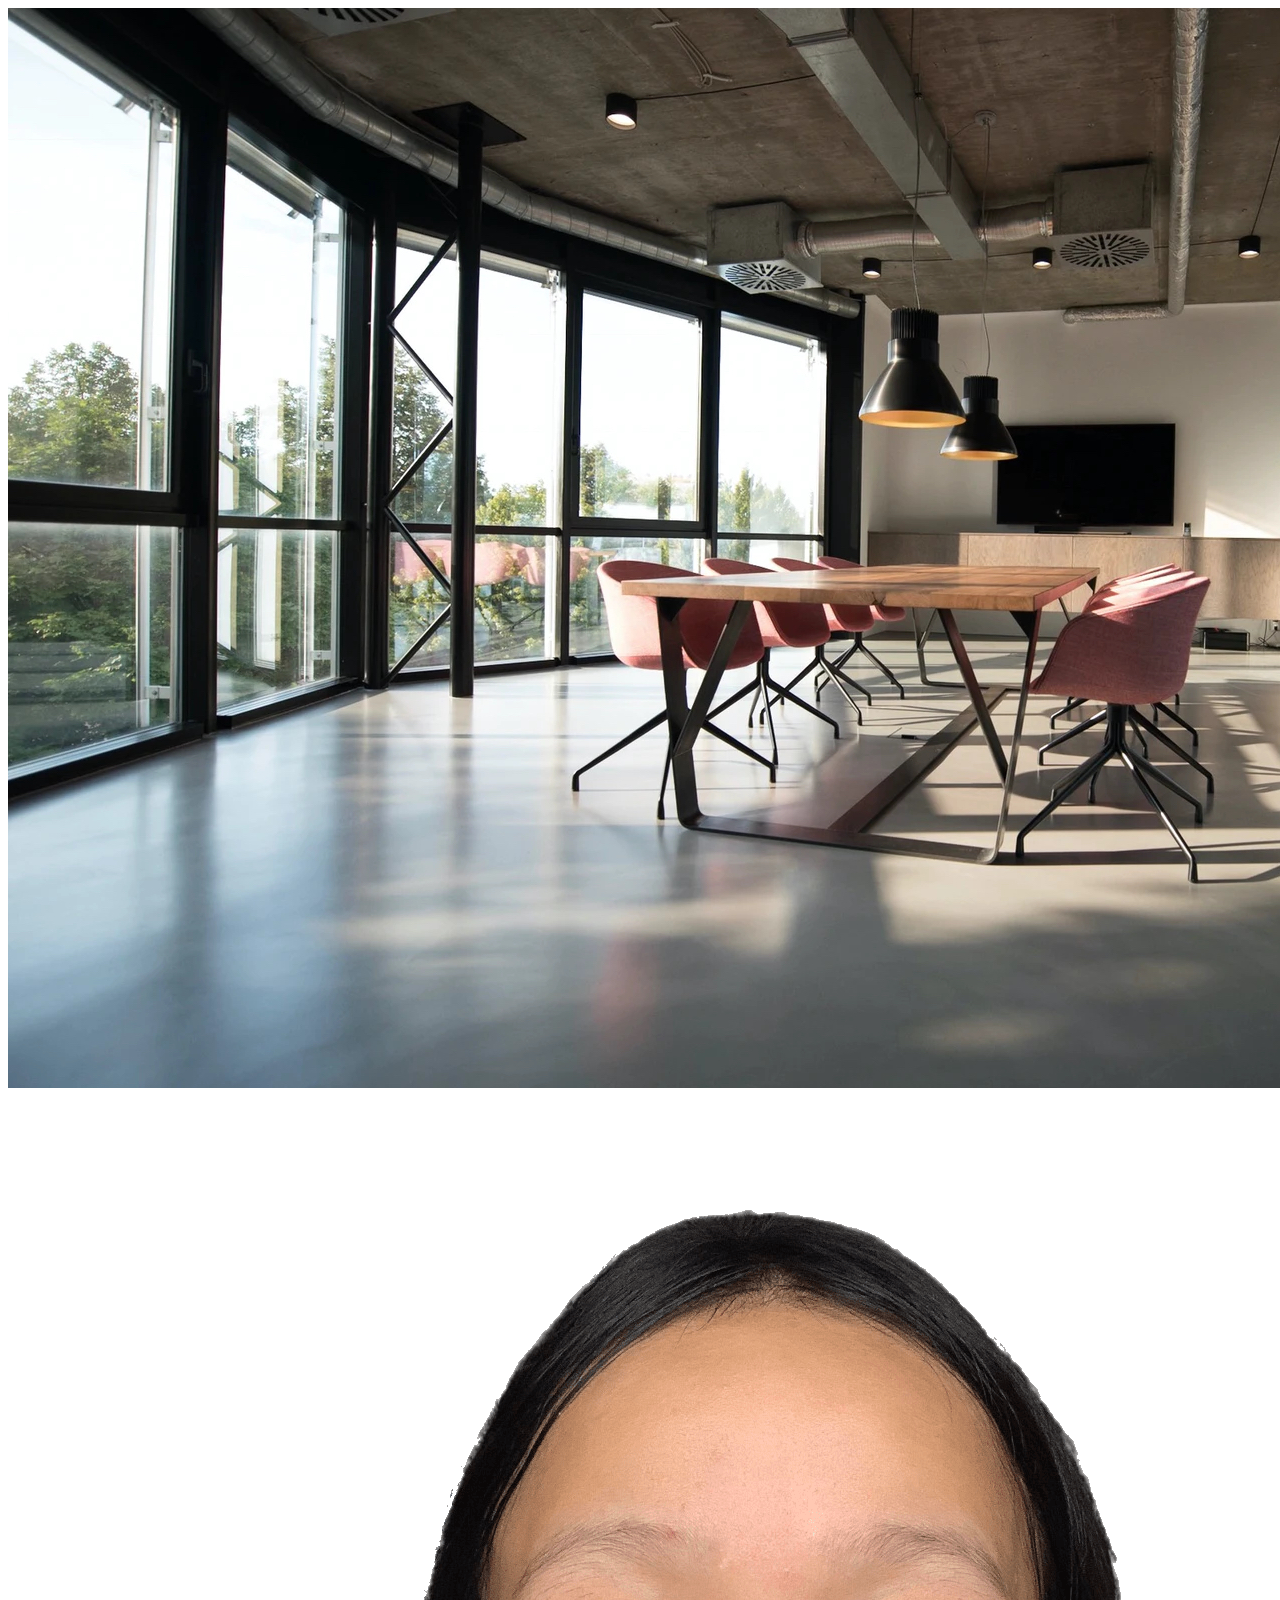
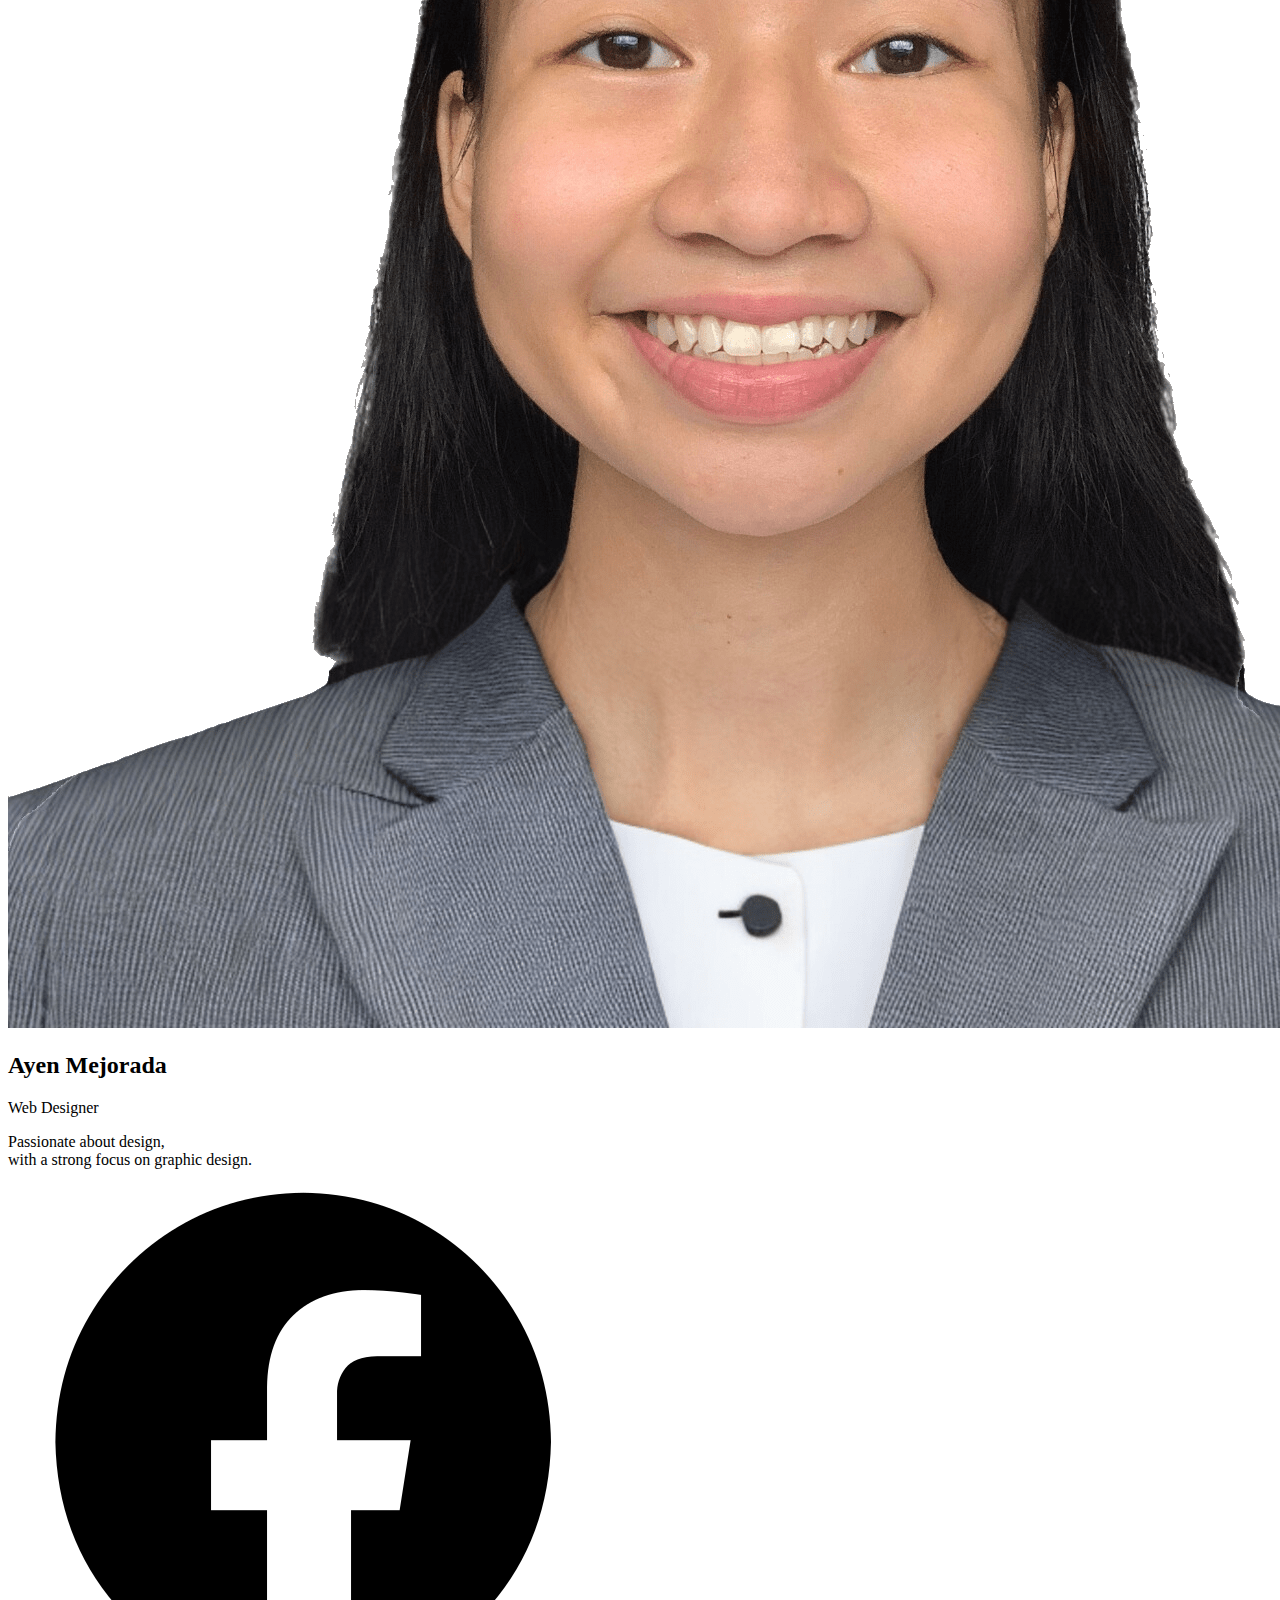
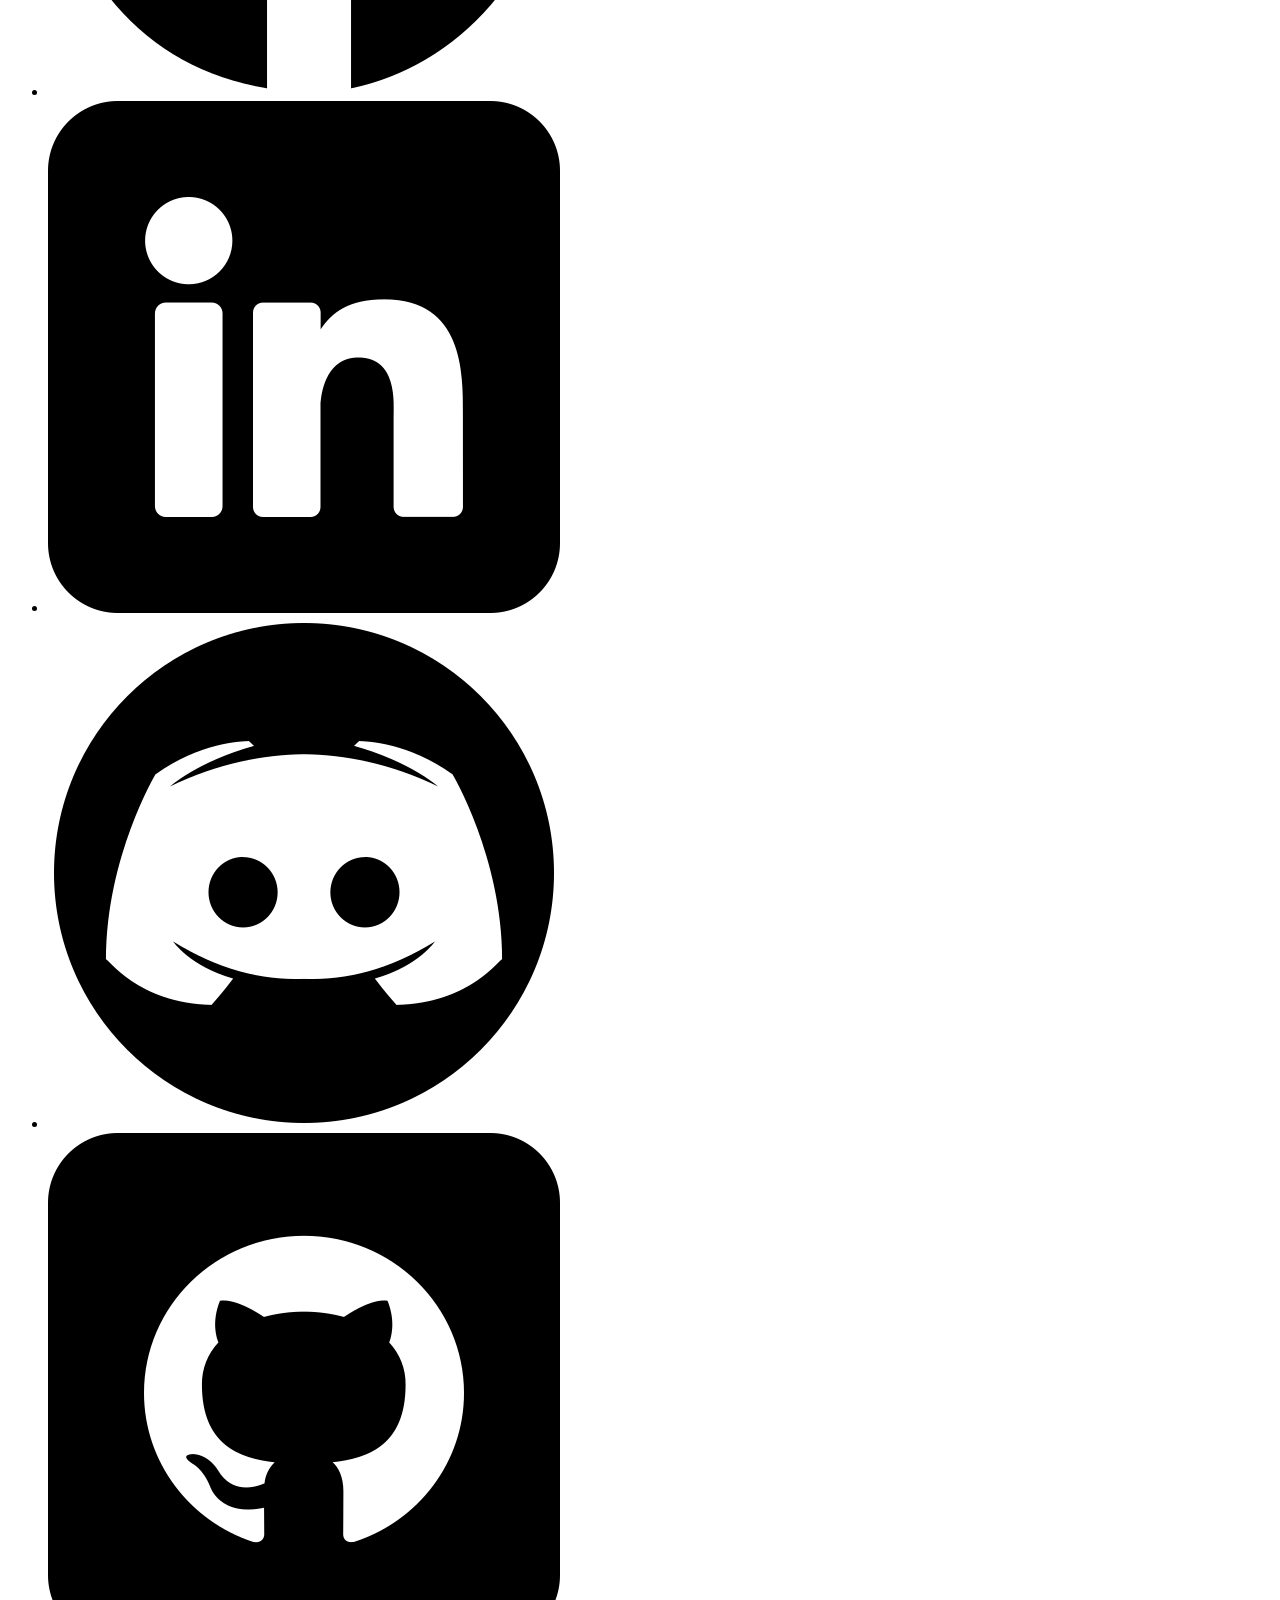
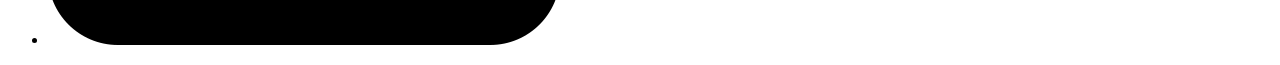
==== CSS3/CSS3.html @ 68b8ab48 "Add files via upload" ====
<!DOCTYPE html>
<html lang="en">
<head>
    <meta charset="UTF-8">
    <meta name="viewport" content="width=device-width, initial-scale=1.0">
    <title>Profile Card</title>
    <link href="https://fonts.googleapis.com/css2?family=Source+Sans+3:wght@300;400;700&display=swap" rel="stylesheet">
    <link rel="stylesheet" href="csss3.css">
</head>
<body>
    <div class="profile-card">
        <div class="cover-photo">
            <img src="Background.jpg" alt="Cover Photo">
        </div>
        <div class="profile-content">
            <div class="profile-picture">
                <img src="Ayen Mejorada.png" alt="Profile Picture">
            </div>
            <div class="profile-info">
                <h2>Ayen Mejorada</h2>
                <p class="title">Web Designer</p>
                <p class="bio">Passionate about design,<br>with a strong focus on graphic design.</p>
            </div>
            <div class="social">
                <ul>
                    <li>
                        <a href="https://www.facebook.com/AyenMejorada11">  
                            <img src="facebook.png">
                        </a>
                    </li>
                    <li>
                        <a href="https://www.linkedin.com/in/ayen-mejorada-12a913323/">  
                            <img src="linkedin.png">
                        </a>
                    </li>                            
                    <li>
                        <a href="https://discordapp.com/users/774110046270390283">  
                            <img src="discord.png">
                        </a>
                    </li>
                    <li>
                        <a href="https://github.com/AyenMejorada">  
                            <img src="github.png">
                        </a>
                    </li>
                </ul>
            </div>
        </div>
    </div>
</body>
</html>
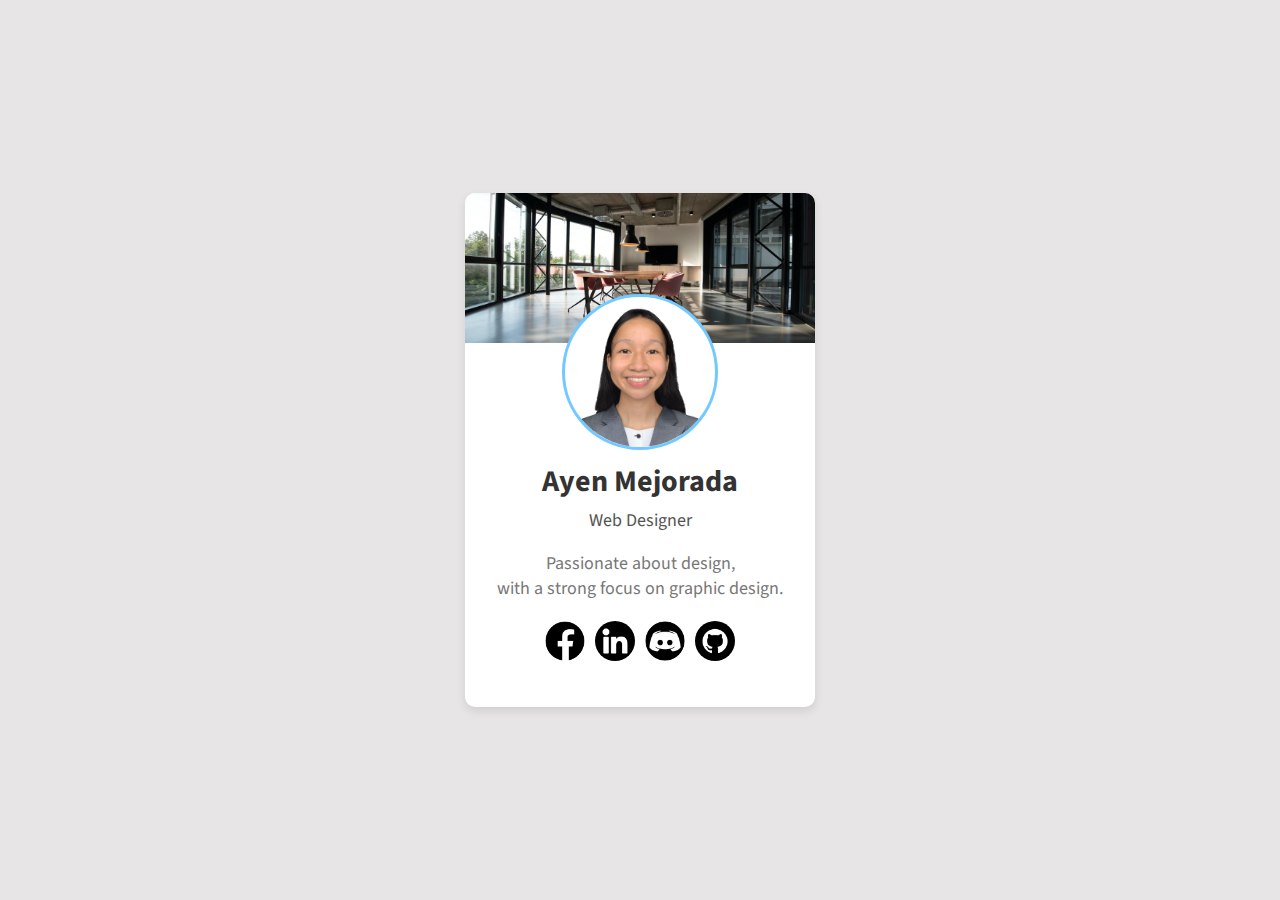
==== commit 54730d10: "Update CSS3.html" ====
--- a/CSS3/CSS3.html
+++ b/CSS3/CSS3.html
@@ -5,7 +5,7 @@
     <meta name="viewport" content="width=device-width, initial-scale=1.0">
     <title>Profile Card</title>
     <link href="https://fonts.googleapis.com/css2?family=Source+Sans+3:wght@300;400;700&display=swap" rel="stylesheet">
-    <link rel="stylesheet" href="csss3.css">
+    <link rel="stylesheet" href="CSS3.css">
 </head>
 <body>
     <div class="profile-card">
--- a/CSS3/CSS3.css
+++ b/CSS3/CSS3.css
@@ -0,0 +1,85 @@
+body {
+    font-family: 'Source Sans 3', sans-serif;
+    background-color: #d7d4d49c;
+    display: flex;
+    justify-content: center;
+    align-items: center;
+    height: 100vh;
+    margin: 0;
+}
+.profile-card {
+    width: 350px;
+    background-color: #ffffff;
+    border-radius: 10px;
+    box-shadow: 0 4px 10px rgba(0, 0, 0, 0.1);
+    text-align: center;
+    overflow: hidden;
+}
+.cover-photo img {
+    width: 100%;
+    height: 150px;
+    object-fit: cover;
+}
+.profile-content {
+    position: relative;
+    padding: 20px;
+    margin-top: -75px;
+}
+.profile-picture {
+    width: 150px;
+    height: 150px;
+    border: 3px solid #71c9ff;
+    border-radius: 50%;
+    background-color: #ffffff;
+    overflow: hidden;
+    position: relative;
+    margin: 0 auto;
+    z-index: 2;
+}
+.profile-picture img {
+    width: 100%;
+    height: 100%;
+    object-fit: cover;
+}
+.profile-info h2 {
+    font-size: 30px;
+    font-weight: bold;
+    margin: 10px 0 5px;
+    color: #333333;
+}
+.profile-info .title {
+    font-size: 18px;
+    color: #555555;
+    margin: 5px 0;
+}
+.profile-info .bio {
+    font-size: 18px;
+    color: #777777;
+    margin-top: 18px;
+}
+.social {
+    margin: 20px 0;
+}
+.social ul {
+    display: flex;
+    justify-content: center;
+    padding: 0;
+    margin: 0;
+    list-style: none;
+    gap: 10px;
+}
+.social li {
+    display: inline-block;
+}
+.social a {
+    display: inline-block;
+    width: 40px;
+    height: 40px;
+    border-radius: 50%;
+    overflow: hidden;
+}
+.social img {
+    width: 100%;
+    height: 100%;
+    object-fit: cover;
+}